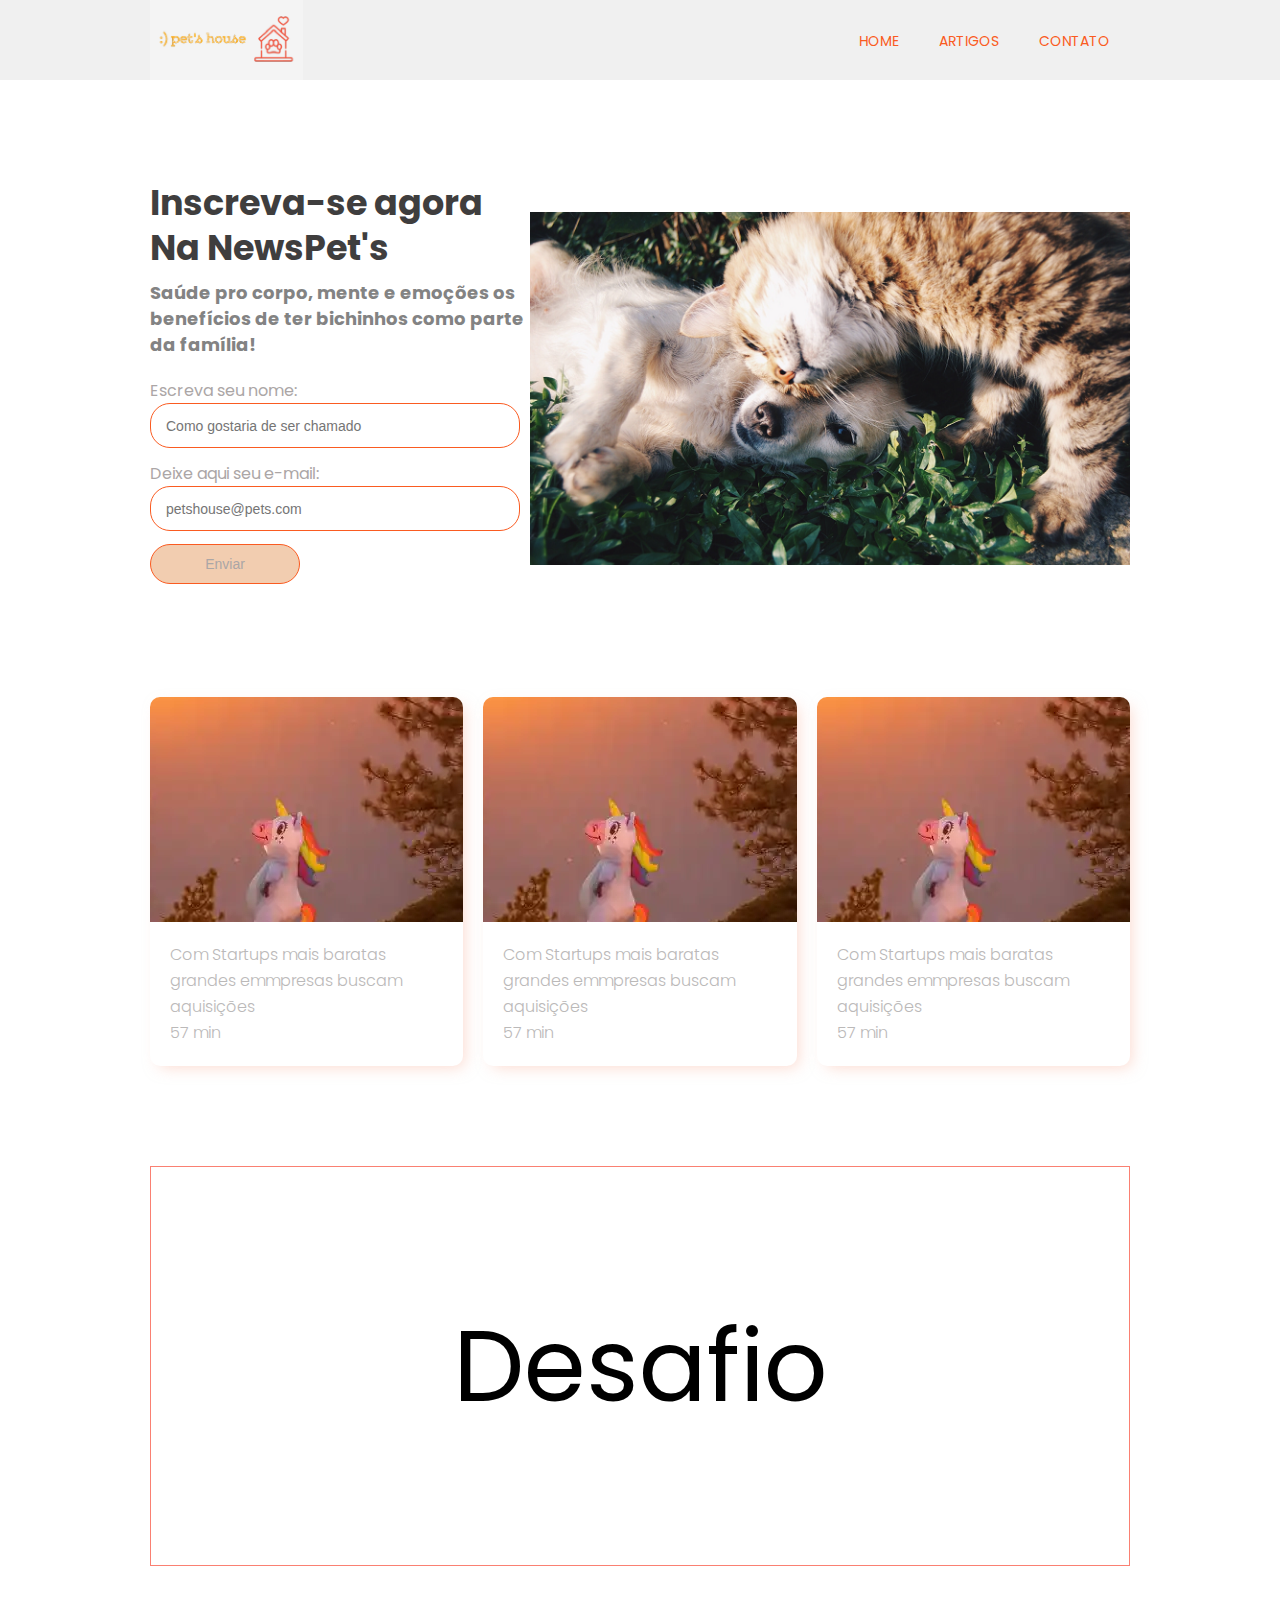
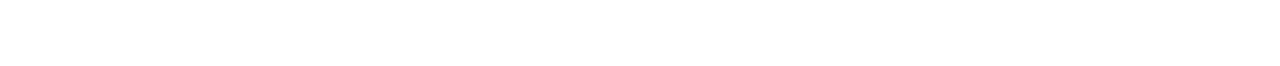
==== index.html @ c214c637 "Created article pages and altered images" ====
<!DOCTYPE html>
<html lang="pt-br">

<head>
    <meta charset="UTF-8">
    <meta http-equiv="X-UA-Compatible" content="IE=edge">
    <meta name="viewport" content="width=device-width, initial-scale=1.0">
    <title>Pet's House</title>
    <link rel="icon" type="image/x-icon" href="./images/favicon.ico">
    <link rel="stylesheet" href="./style.css" />
    <link rel="stylesheet" href="./responsive.css" />
    <link rel="preconnect" href="https://fonts.googleapis.com">
    <link rel="preconnect" href="https://fonts.gstatic.com" crossorigin>
    <link href="https://fonts.googleapis.com/css2?family=Poppins:ital,wght@0,200;0,300;0,500;0,700;1,200&display=swap"
        rel="stylesheet">
</head>

<body>
    <header>
        <div class="container">
            <img src="./images/logo.png" alt="logo" />
            <div class="menu-section">
                <div class="container-menu">
                    <input type="checkbox" id="checkbox-menu" />
                    <label class="menu-button-container" for="checkbox-menu">
                        <span></span>
                        <span></span>
                        <span></span>
                    </label>
                    <nav>
                        <ul class="menu">
                            <li>
                                <a href="#">Home</a>
                            </li>
                            <li>
                                <a href="#">Artigos</a>
                            </li>
                            <li>
                                <a href="#">Contato</a>
                            </li>
                        </ul>
                    </nav>
                </div>
            </div>
        </div>
    </header>
    <main>
        <div class="container-main">
            <div>
                <h2><span>Inscreva-se agora</span></h2>
                <h2>Na NewsPet's</h2>
                <h3>
                    Saúde pro corpo, mente e emoções os benefícios de ter bichinhos como parte da família!
                </h3>
                <form>
                    <label id="label" for="name">Escreva seu nome:</label>
                    <input type="text" name="name" id="name" placeholder="Como gostaria de ser chamado" size="28" />
                    <label id="label2" for="email">Deixe aqui seu e-mail:</label>
                    <input type="email" placeholder="petshouse@pets.com" />
                    <input type="submit" value="Enviar" />
                </form>
            </div>
            <img src="./images/foto.png" alt="gato e cachorro" />
        </div>
    </main>
    <section class="cards">
        <a href="./artigosPets/petNews2.html">
            <div class="card">
                <div class="image">
                    <img src="./images/unicornio.webp" alt="unicornio" />
                </div>
                <div class="content">
                    <p class="title text--medium">
                        Com Startups mais baratas grandes emmpresas buscam aquisições
                    </p>
                    <div class="info">
                        <p class="text--medium">57 min</p>
                    </div>
                </div>
            </div>
        </a>
        <a href="./artigosPets/petsNews.html">
            <div class="card">
                <div class="image">
                    <img src="./images/unicornio.webp" alt="unicornio" />
                </div>
                <div class="content">
                    <p class="title text--medium">
                        Com Startups mais baratas grandes emmpresas buscam aquisições
                    </p>
                    <div class="info">
                        <p class="text--medium">57 min</p>
                    </div>
                </div>
            </div>
        </a>
        <a href="./artigosPets/petsNews3.html">
            <div class="card">
                <div class="image">
                    <img src="./images/unicornio.webp" alt="unicornio" />
                </div>
                <div class="content">
                    <p class="title text--medium">
                        Com Startups mais baratas grandes emmpresas buscam aquisições
                    </p>
                    <div class="info">
                        <p class="text--medium">57 min</p>
                    </div>
                </div>
            </div>
        </a>
    </section>
    <section id="form">
        <div class="desafio">Desafio</div>
    </section>
</body>

</html>
---- style.css ----
*{
    box-sizing: border-box;
    margin: 0;
    padding: 0;
    outline: 0;
}

html,body{
    font-family: "Poppins",Verdana;
    text-rendering: optimizeLegibility;
    -webkit-font-smoothing: antialiased;
}


/*Header*/

header{
    background-color: #f0f0f0;
}

header .container{
    display: flex;
    align-items: center;
    justify-content: space-between;
    max-width: 980px;
    height: 80px;
    margin: auto;
}

header nav ul{
    display: flex;
}

header nav ul li{
    list-style: none;
}

header nav ul li a {
    text-decoration: none;
    color: rgb(250, 91, 33);
    text-transform: uppercase;
    font-size: 14px;
    padding: 20px;
    transition: all 250ms linear 0s;
}

header nav ul li a:hover{
    background: rgba(250, 180, 157, 0.5);
}

header .container img{
    height: 80px;
}

#checkbox-menu{
    display: none;
}

/*Main*/

main{
    margin-bottom: 100px;
}

main .container-main{
    display: flex;
    align-items: center;
    justify-content: space-between;
    max-width: 980px;
    margin: 100px auto 0px auto;
}

h2{
    color: rgb(63, 62, 62);
    font-size: 35px;
    line-height: 45px;
    font-weight: 500px;
}

h3{
    color: rgb(131,131,131);
    font-size: 18px;
    line-height: 26px;
    margin: 10px 0;
}

form{
    margin-top: 20px;
}

form input{
    width: 370px;
    padding-left: 15px;
    font-size: 14px;
    height: 45px;
    margin-bottom: 13px;
    border-radius: 20px;
    border: 1px solid rgb(250, 91, 33);
    
}

form [type="submit"]{
    background-color:rgb(242, 205, 176);
    color: rgb(171, 166, 166);
    width: 150px;
    padding-left: 0px;
    font: 14px;
    height: 40px;
    
   
}

form [type="submit"]:hover{
    cursor: pointer;
    background-color: rgba(242, 205, 176,0.75);
    transform: translateY(-2px);
    
   
}

#label{
    color: rgb(171, 166, 166);
    
   
}

#label2{
    color: rgb(171, 166, 166);
}

main .container-main img{
    width: 600px;
}


/*Cards*/

a{
    text-decoration: none;
}
.cards{
    width: 90%;
    max-width: 980px;
    margin: auto;
    display: grid;
    grid-template-columns: repeat(auto-fit, minmax(250px, 1fr));
    grid-gap:20px;
}

.text--medium{
    font-size: 16px;
    line-height: 26px;
    font-weight: 300;
    color: rgb(187,185,185);
}

.card{
    display: flex;
    flex-direction: column;
    cursor: pointer;
    box-shadow: 5px 5px 15px -4px rgba(250, 180, 157, 0.5);
    transition: all 0.3s ease 0s;
    border-radius: 10px;
}

.card:hover{
    transform: translateY(-7px);
}

.image{
    width: 100%;
    padding-top: 56.25%;
    overflow: hidden;
    position: relative;
    border-radius: 10px 10px 0 0;
    height: 225px;
}

.image img{
    position: absolute;
    border-radius: 10px;
    top:50%;
    left:50%;
    transform: translate(-50%,-50%);
}

.content{
    margin: 20px;
}

.title{
    margin-bottom: 0px;
}

.desafio{
    font-size: 100px;
    display: flex;
    justify-content: center;
    height: 400px;
    align-items: center;
    border: 1px solid salmon;
    margin: 100px auto;
    max-width: 980px;
}
---- responsive.css ----
@media (max-width: 1000px){
    main .container-main div{
        margin: auto;
    }

    main .container-main img{
        display: none;
    }

    h2{
        margin-left: 50px;
    }

    div h3{
        margin-left: 50px;
    }

    form{
        display: flex;
        align-items: center;
        width: 100%;
        padding-top: 30px;
        text-align: center;
        flex-direction: column;
    }
    input{
        margin: 12px;
    }
}

@media (max-width: 631px){
    .container-menu{
       display: none;
    }
}

@media (max-width: 1000px){
    .container{
        padding: 0px 20px;
    }
}

@media(max-width:630px){
    nav{
        display: none;
    }
    main .container-menu img{
        display: none;
    }
    .container-menu{
        height: 100%;
        display: flex;
        align-items: center;
        justify-content: center;
    }

    #checkbox-menu{
        position: absolute;
        opacity: 0;
    }

    #label{
    
        display: contents;
    }

    #label2{
    
        display: contents;
    }

    label{
        cursor: pointer;
        position: relative;
        display: block;
        height: 22px;
        width: 30px;
    }

    label span{
        position: absolute;
        display: block;
        height: 5px;
        width: 100%;
        background-color: rgb(234, 180, 109);
        border-radius: 30px;
        transition: 0.25s ease-in-out;
    }

    label span:nth-child(1){
        top:0;
    }

    label span:nth-child(2){
        top: 8px;
    }

    label span:nth-child(3){
        top: 16px;
    }

    #checkbox-menu:checked + label span:nth-child(1){
        transform: rotate(-45deg);
        top: 8px;
    }
    #checkbox-menu:checked + label span:nth-child(2){
        opacity: 0;
    }
    #checkbox-menu:checked + label span:nth-child(3){
        transform: rotate(45deg);
        top: 8px;
    }

}
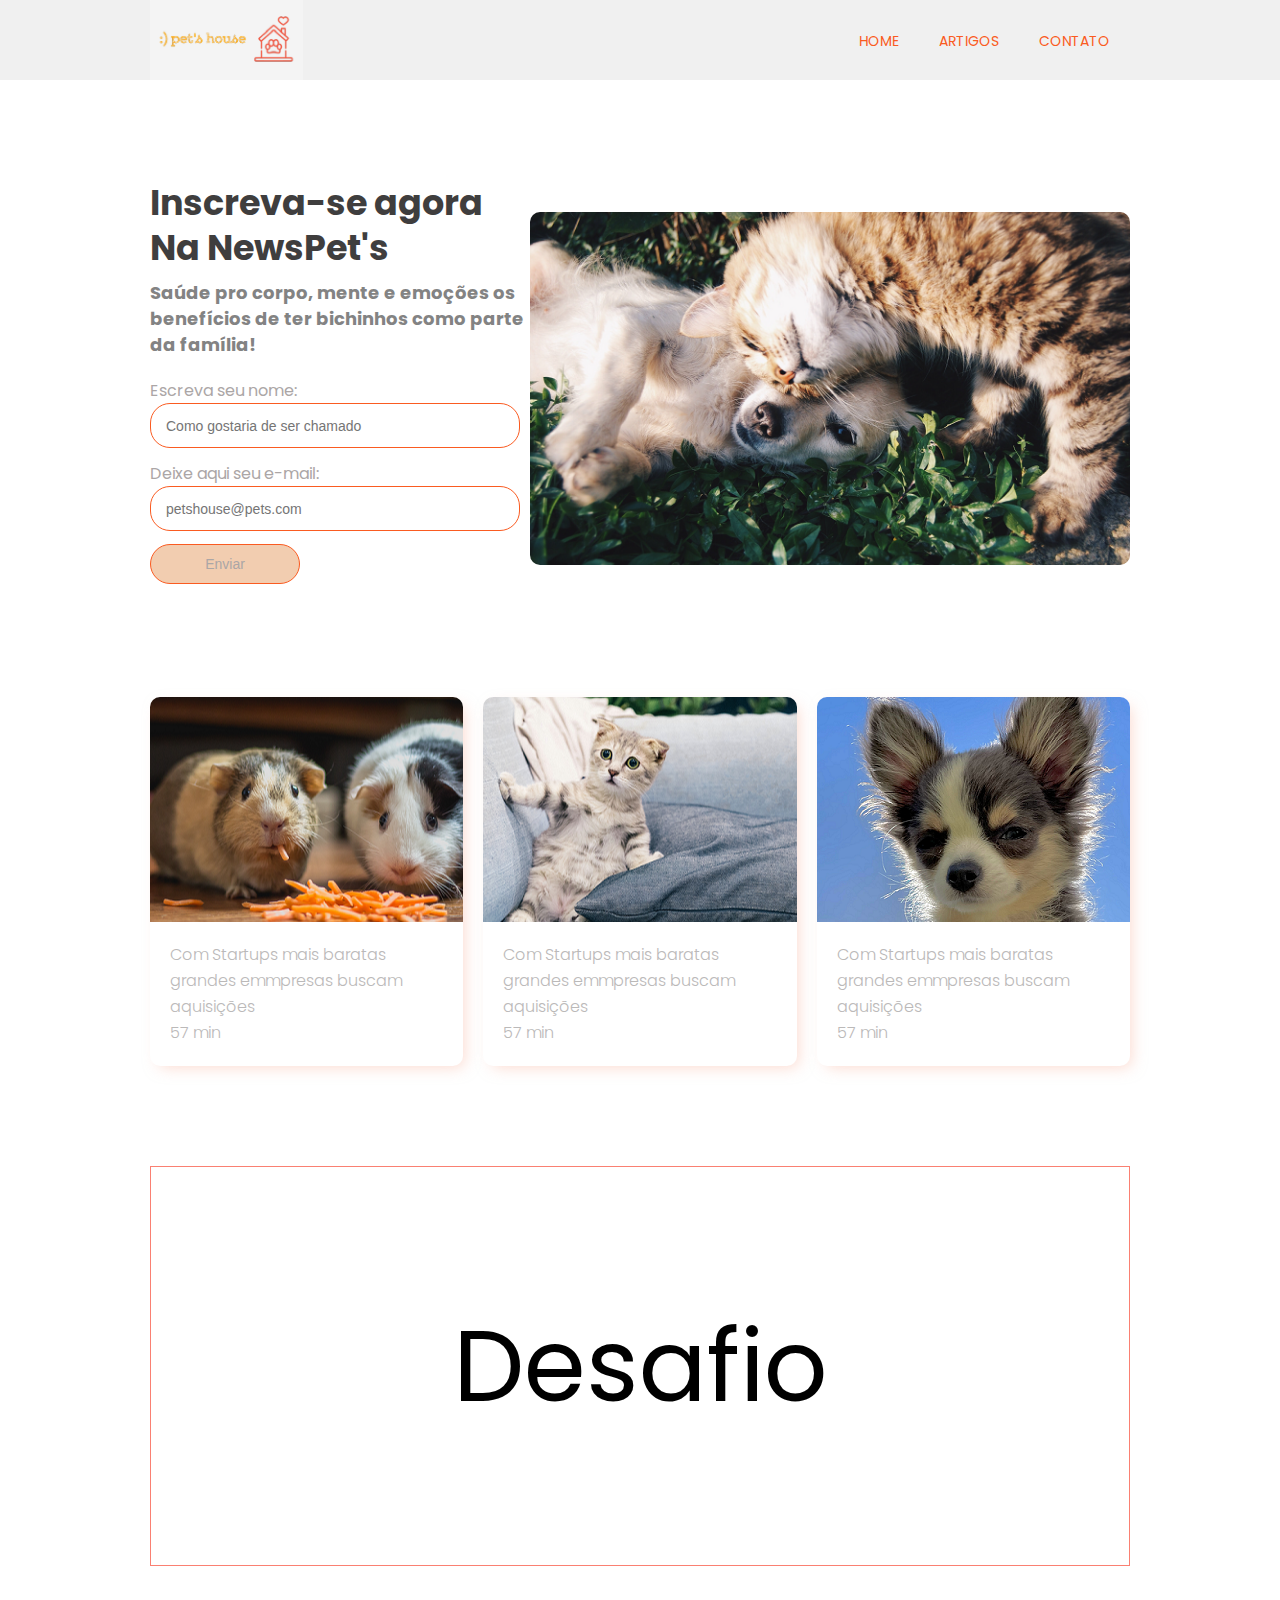
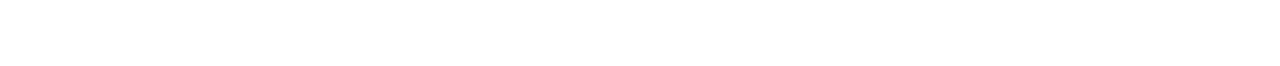
==== commit 4b218575: "Criate link of firt page" ====
--- a/index.html
+++ b/index.html
@@ -67,7 +67,7 @@
         <a href="./artigosPets/petNews2.html">
             <div class="card">
                 <div class="image">
-                    <img src="./images/unicornio.webp" alt="unicornio" />
+                    <img src="./images/oi.png" alt="unicornio" />
                 </div>
                 <div class="content">
                     <p class="title text--medium">
@@ -82,7 +82,7 @@
         <a href="./artigosPets/petsNews.html">
             <div class="card">
                 <div class="image">
-                    <img src="./images/unicornio.webp" alt="unicornio" />
+                    <img src="./images/Qisso.png" alt="unicornio" />
                 </div>
                 <div class="content">
                     <p class="title text--medium">
@@ -97,7 +97,7 @@
         <a href="./artigosPets/petsNews3.html">
             <div class="card">
                 <div class="image">
-                    <img src="./images/unicornio.webp" alt="unicornio" />
+                    <img src="./images/hyd.png" alt="unicornio" />
                 </div>
                 <div class="content">
                     <p class="title text--medium">
--- a/style.css
+++ b/style.css
@@ -130,6 +130,7 @@
 
 main .container-main img{
     width: 600px;
+    border-radius: 10px;
 }
 
 
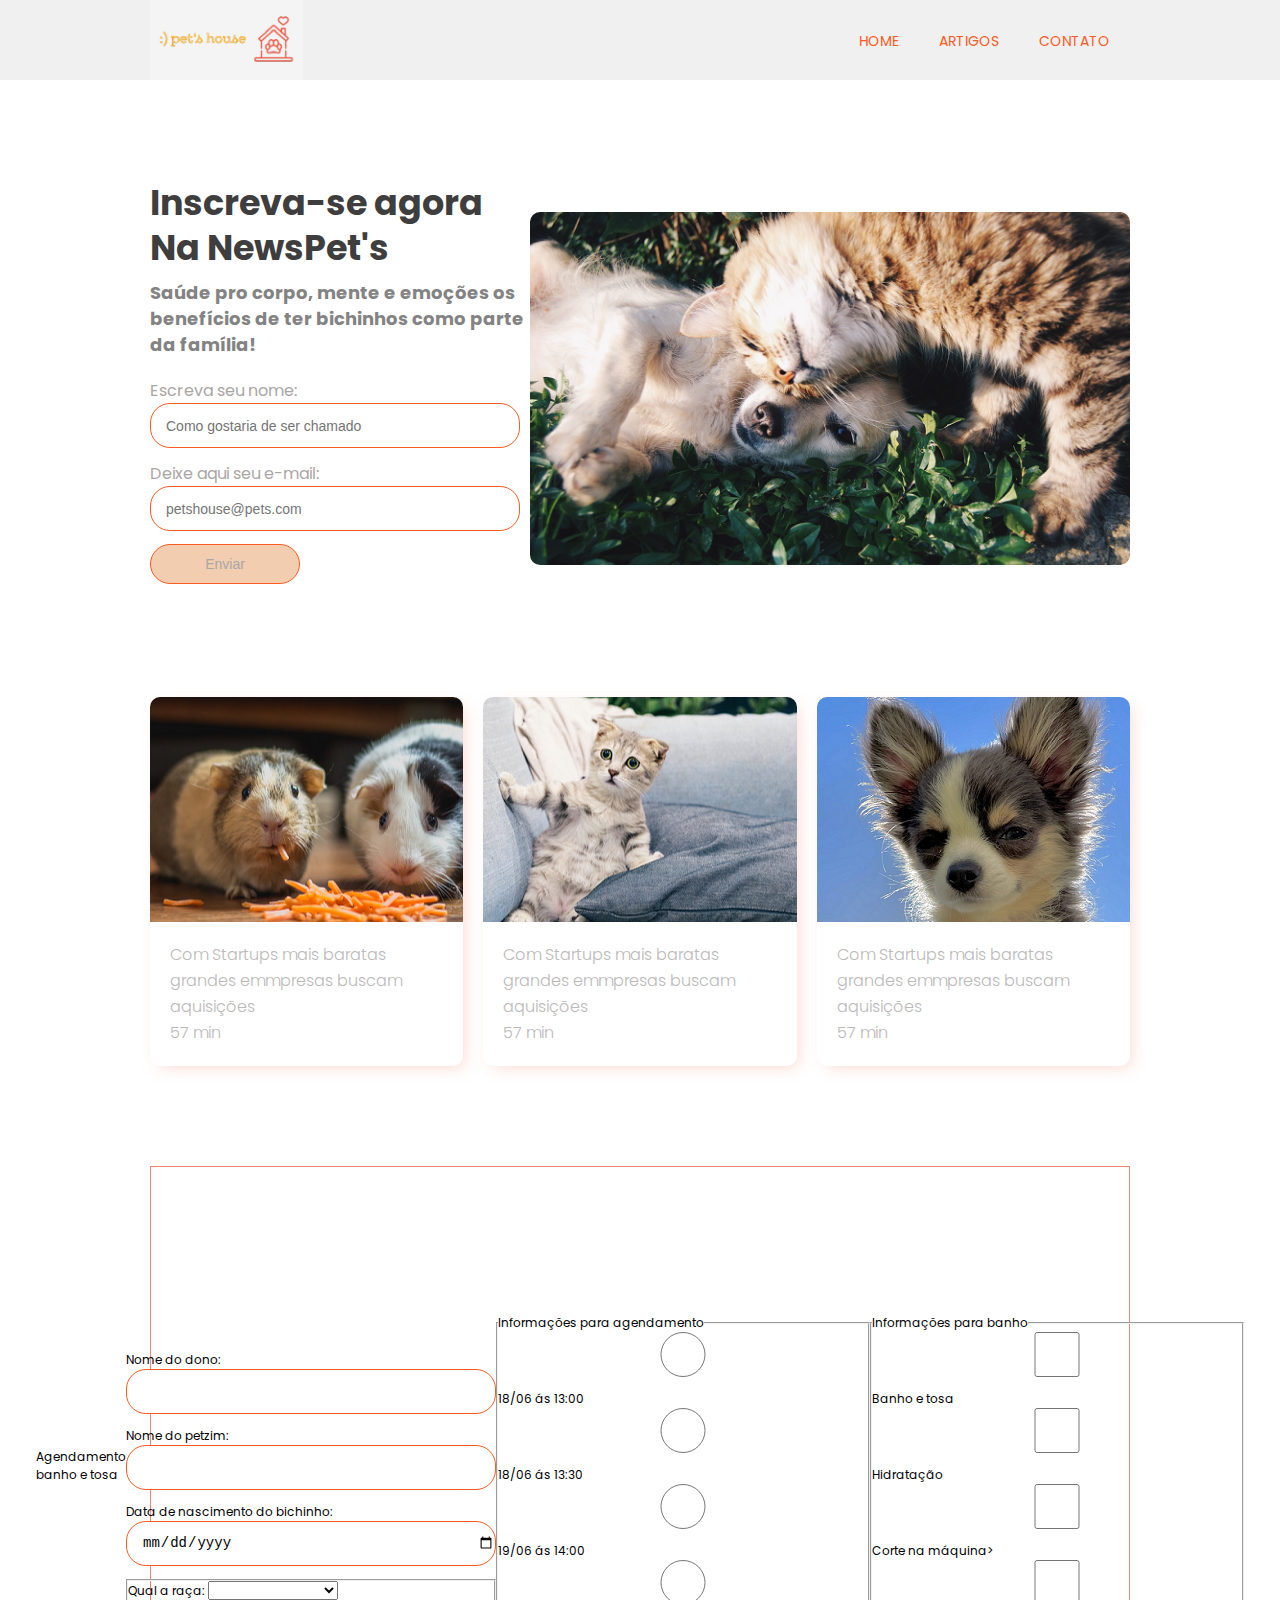
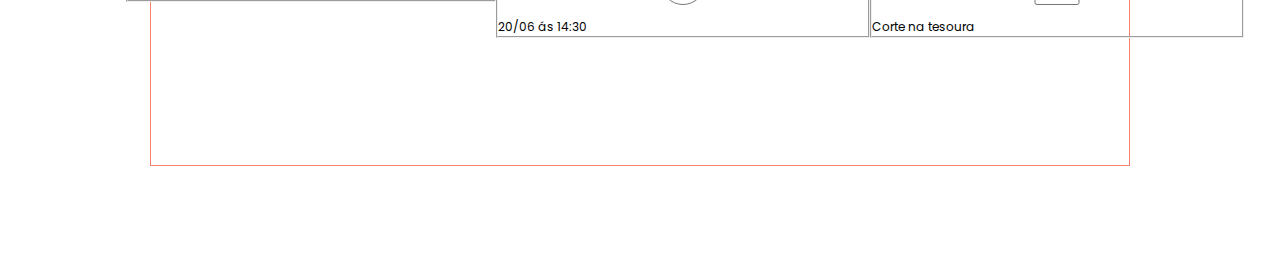
==== commit 295f283e: "Iniciate form" ====
--- a/index.html
+++ b/index.html
@@ -30,13 +30,13 @@
                     <nav>
                         <ul class="menu">
                             <li>
-                                <a href="#">Home</a>
+                                <a href="#home">Home</a>
                             </li>
                             <li>
-                                <a href="#">Artigos</a>
+                                <a href="#artigos">Artigos</a>
                             </li>
                             <li>
-                                <a href="#">Contato</a>
+                                <a href="#form">Contato</a>
                             </li>
                         </ul>
                     </nav>
@@ -44,7 +44,7 @@
             </div>
         </div>
     </header>
-    <main>
+    <main id="home">
         <div class="container-main">
             <div>
                 <h2><span>Inscreva-se agora</span></h2>
@@ -63,7 +63,7 @@
             <img src="./images/foto.png" alt="gato e cachorro" />
         </div>
     </main>
-    <section class="cards">
+    <section id="artigos" class="cards">
         <a href="./artigosPets/petNews2.html">
             <div class="card">
                 <div class="image">
@@ -111,7 +111,58 @@
         </a>
     </section>
     <section id="form">
-        <div class="desafio">Desafio</div>
+        <div class="desafio">
+            <p>Agendamento banho e tosa</p>
+            <form>
+                <label for="nameowner">Nome do dono:</label>
+                <input type="text" id="nameowner" name="nameowner">
+                <label for="name">Nome do petzim:</label>
+                <input type="text" id="name" name="name">
+                <label for="date">Data de nascimento do bichinho:</label>
+                <input type="date" id="date" name="date">
+                <fieldset>
+                    <label for="race">Qual a raça:</label>
+                    <select name="flavors" id="flavors">
+                        <option value=""></option>
+                        <option value="Buldogue">Buldogue</option>
+                        <option value="Labrador">Labrador</option>
+                        <option value="Poodle">Poodle</option>
+                        <option value="Golden">Golden</option>
+                        <option value="Pug">Pug</option>
+                        <option value="Chow-Chow">Chow-Chow</option>
+                        <option value="Sem raça definida">Sem raça definida</option>
+                        <option value="Outro">Outro</option>
+                    </select>
+                </fieldset>
+            </form>
+            <form>
+                <fieldset>
+                    <legend>Informações para agendamento</legend>
+                    <input type="radio" name="option" id="op1" value="1">
+                    <label for="op1">18/06 ás 13:00</label>
+                    <input type="radio" name="option" id="op2" value="2">
+                    <label for="op1">18/06 ás 13:30</label>
+                    <input type="radio" name="option" id="op3" value="3">
+                    <label for="op1">19/06 ás 14:00</label>
+                    <input type="radio" name="option" id="op4" value="4">
+                    <label for="op1">20/06 ás 14:30</label>
+                </fieldset>
+            </form>
+            <form>
+                <fieldset>
+                    <legend>Informações para banho</legend>
+                    <input type="checkbox" name="item1" id="item1" value="1">
+                    <label for="item1">Banho e tosa</label>
+                    <input type="checkbox" name="item2" id="item2" value="2">
+                    <label for="op1">Hidratação</label>
+                    <input type="checkbox" name="item3" id="item3" value="3">
+                    <label for="checkbox">Corte na máquina><label>
+                    <input type="checkbox" name="item4" id="item" value="4">
+                    <label for="op1">Corte na tesoura</label>
+                </fieldset>
+            </form>
+
+        </div>
     </section>
 </body>
 
--- a/style.css
+++ b/style.css
@@ -194,10 +194,10 @@
 }
 
 .desafio{
-    font-size: 100px;
+    font-size: 12px;
     display: flex;
     justify-content: center;
-    height: 400px;
+    height: 600px;
     align-items: center;
     border: 1px solid salmon;
     margin: 100px auto;
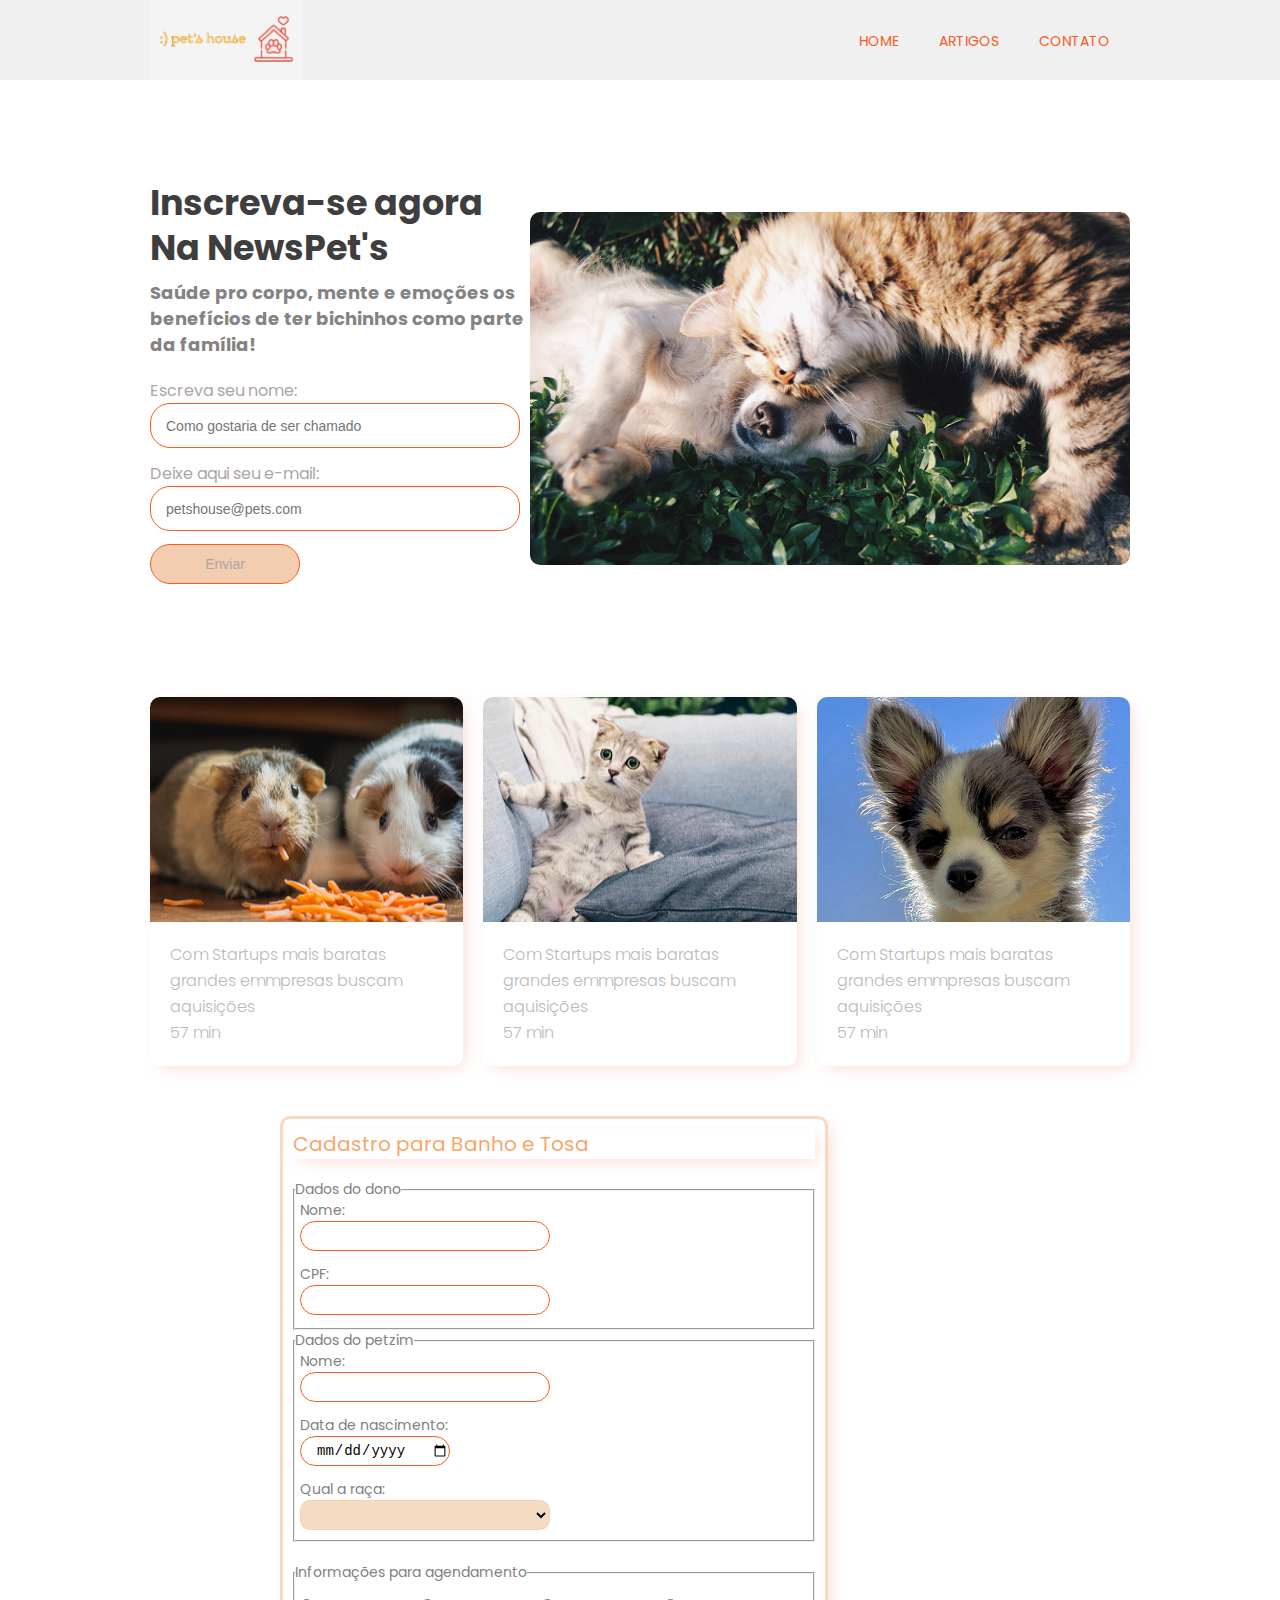
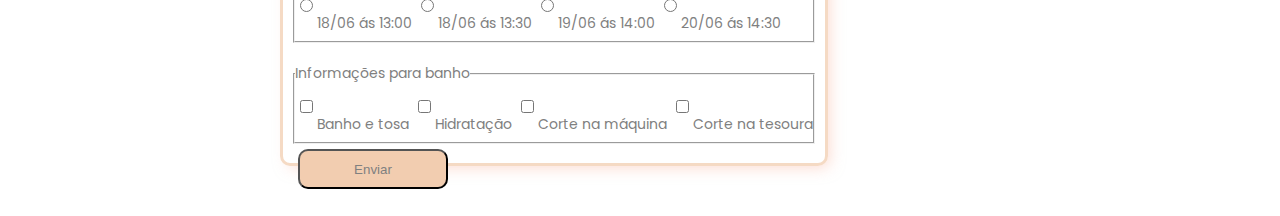
==== commit 89359ce0: "Configurate form" ====
--- a/index.html
+++ b/index.html
@@ -112,17 +112,23 @@
     </section>
     <section id="form">
         <div class="desafio">
-            <p>Agendamento banho e tosa</p>
-            <form>
-                <label for="nameowner">Nome do dono:</label>
-                <input type="text" id="nameowner" name="nameowner">
-                <label for="name">Nome do petzim:</label>
-                <input type="text" id="name" name="name">
-                <label for="date">Data de nascimento do bichinho:</label>
-                <input type="date" id="date" name="date">
+            <p>Cadastro para Banho e Tosa</p>
+            <form id="form1">
                 <fieldset>
+                    <legend>Dados do dono</legend>
+                    <label for="nameowner">Nome:</label>
+                    <input type="text" id="nameowner" name="nameowner">
+                    <label for="cpf">CPF:</label>
+                    <input type="text" id="cpf" name="cpf">
+                </fieldset>
+                <fieldset>
+                    <legend>Dados do petzim</legend>
+                    <label for="name">Nome:</label>
+                    <input type="text" id="name" name="name">
+                    <label for="date">Data de nascimento:</label>
+                    <input type="date" id="date" name="date">
                     <label for="race">Qual a raça:</label>
-                    <select name="flavors" id="flavors">
+                    <select name="race" id="race">
                         <option value=""></option>
                         <option value="Buldogue">Buldogue</option>
                         <option value="Labrador">Labrador</option>
@@ -135,7 +141,7 @@
                     </select>
                 </fieldset>
             </form>
-            <form>
+            <form id="form2">
                 <fieldset>
                     <legend>Informações para agendamento</legend>
                     <input type="radio" name="option" id="op1" value="1">
@@ -148,7 +154,7 @@
                     <label for="op1">20/06 ás 14:30</label>
                 </fieldset>
             </form>
-            <form>
+            <form id="form3">
                 <fieldset>
                     <legend>Informações para banho</legend>
                     <input type="checkbox" name="item1" id="item1" value="1">
@@ -156,12 +162,12 @@
                     <input type="checkbox" name="item2" id="item2" value="2">
                     <label for="op1">Hidratação</label>
                     <input type="checkbox" name="item3" id="item3" value="3">
-                    <label for="checkbox">Corte na máquina><label>
-                    <input type="checkbox" name="item4" id="item" value="4">
-                    <label for="op1">Corte na tesoura</label>
+                    <label for="checkbox">Corte na máquina<label>
+                            <input type="checkbox" name="item4" id="item" value="4">
+                            <label for="op1">Corte na tesoura</label>
                 </fieldset>
+                <button type="submit">Enviar</button>
             </form>
-
         </div>
     </section>
 </body>
--- a/style.css
+++ b/style.css
@@ -95,8 +95,7 @@
     height: 45px;
     margin-bottom: 13px;
     border-radius: 20px;
-    border: 1px solid rgb(250, 91, 33);
-    
+    border: 1px solid rgb(250, 91, 33);   
 }
 
 form [type="submit"]{
@@ -105,23 +104,17 @@
     width: 150px;
     padding-left: 0px;
     font: 14px;
-    height: 40px;
-    
-   
+    height: 40px; 
 }
 
 form [type="submit"]:hover{
     cursor: pointer;
     background-color: rgba(242, 205, 176,0.75);
-    transform: translateY(-2px);
-    
-   
+    transform: translateY(-2px); 
 }
 
 #label{
-    color: rgb(171, 166, 166);
-    
-   
+    color: rgb(171, 166, 166);  
 }
 
 #label2{
@@ -132,6 +125,7 @@
     width: 600px;
     border-radius: 10px;
 }
+
 
 
 /*Cards*/
@@ -194,12 +188,77 @@
 }
 
 .desafio{
-    font-size: 12px;
-    display: flex;
+    font-size: 14px;
+    color:grey;
+    display: inline-block;
     justify-content: center;
-    height: 600px;
-    align-items: center;
-    border: 1px solid salmon;
-    margin: 100px auto;
-    max-width: 980px;
+    height: 650px;
+    align-items: center;
+    border: 3px solid rgba(242, 205, 176,0.75);
+    border-radius: 10px;
+    margin: 50px 50px 50px 280px;
+    max-width: 980px;
+    box-shadow: 5px 5px 15px -4px rgba(250, 180, 157, 0.5);
+    padding: 10px 10px;
+}
+.desafio p{
+font-size: 20px;
+color: rgb(246, 167, 107);
+justify-content: center;
+box-shadow: 5px 5px 15px -4px rgba(250, 180, 157, 0.5);
+margin-left: 8  0px;
+}
+
+#form1 input{
+    width: 250px;
+    height: 30px;
+    align-items: center;
+    margin-left:5px;
+}
+
+#form1 [type="date"]{
+    width: 150px;
+    
+}
+
+#form1 select{
+    display: block;
+    border-radius: 10px;
+    border: 1px solid rgba(242, 205, 176,0.75);
+    background-color:rgba(242, 205, 176,0.75);
+    width: 250px;
+    height: 30px;
+    margin-left: 5px;
+    margin-bottom: 10px;
+}
+
+#form1 label{
+    display: block;
+    margin-left: 5px;
+}
+#form2 [type="radio"]{
+    display: inline;
+    font-size: 14px;
+    border-radius: 10px;
+    width: auto;
+    margin-left: 5px;
+}
+
+#form3 [type="checkbox"]{
+    display: inline;
+    font-size: 14px;
+    border-radius: 10px;
+    width: auto;
+    margin-left: 5px;
+}
+#form3 [type="submit"]{
+    background-color:rgb(242, 205, 176);
+    color: grey;
+    margin-top: 5px;
+    width: 150px;
+    padding-left: 0px;
+    font: 16px;
+    height: 40px;
+    border-radius: 10px;
+    margin-left: 5px;
 }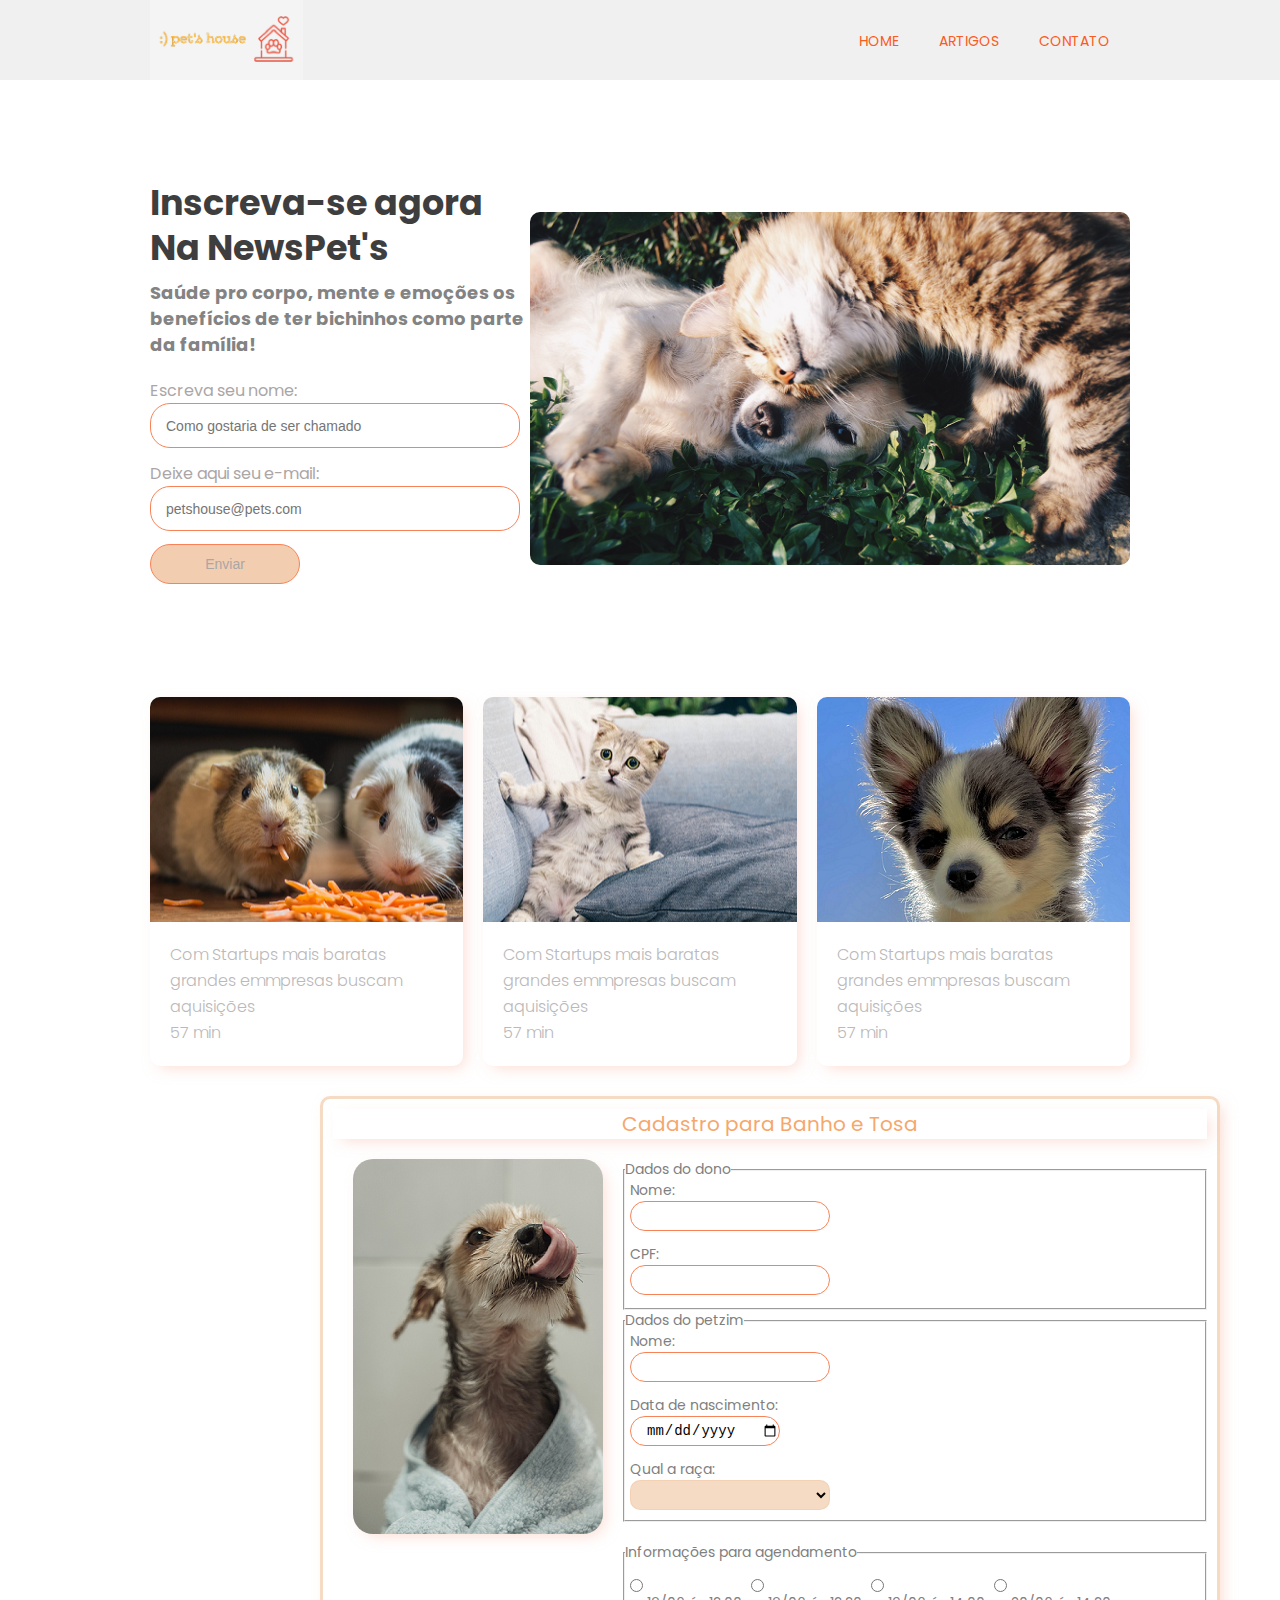
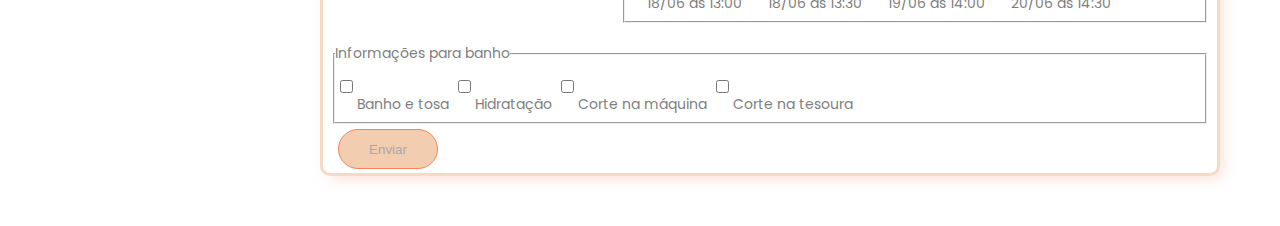
==== commit e1108fbd: "Configurate form style" ====
--- a/index.html
+++ b/index.html
@@ -113,6 +113,7 @@
     <section id="form">
         <div class="desafio">
             <p>Cadastro para Banho e Tosa</p>
+            <img src="./images/banho.png" alt="dog no banho">
             <form id="form1">
                 <fieldset>
                     <legend>Dados do dono</legend>
--- a/style.css
+++ b/style.css
@@ -95,7 +95,7 @@
     height: 45px;
     margin-bottom: 13px;
     border-radius: 20px;
-    border: 1px solid rgb(250, 91, 33);   
+    border: 1px solid rgb(249, 131, 88);   
 }
 
 form [type="submit"]{
@@ -192,25 +192,38 @@
     color:grey;
     display: inline-block;
     justify-content: center;
-    height: 650px;
+    width: 900px;
+    height: 680px;
     align-items: center;
     border: 3px solid rgba(242, 205, 176,0.75);
     border-radius: 10px;
-    margin: 50px 50px 50px 280px;
+    margin: 30px 50px 50px 320px;
     max-width: 980px;
     box-shadow: 5px 5px 15px -4px rgba(250, 180, 157, 0.5);
     padding: 10px 10px;
+    
 }
 .desafio p{
 font-size: 20px;
 color: rgb(246, 167, 107);
 justify-content: center;
 box-shadow: 5px 5px 15px -4px rgba(250, 180, 157, 0.5);
-margin-left: 8  0px;
+margin-left: 20px 20px 20px 20px;
+text-align: center;
+}
+
+.desafio img{
+    float: left;
+    margin: 20px 20px 20px 20px;
+    display: flex;
+    border-radius: 20px;
+    box-shadow: 5px 5px 15px -4px rgba(250, 180, 157, 0.5);
+    position: relative;
+    
 }
 
 #form1 input{
-    width: 250px;
+    width: 200px;
     height: 30px;
     align-items: center;
     margin-left:5px;
@@ -226,7 +239,7 @@
     border-radius: 10px;
     border: 1px solid rgba(242, 205, 176,0.75);
     background-color:rgba(242, 205, 176,0.75);
-    width: 250px;
+    width: 200px;
     height: 30px;
     margin-left: 5px;
     margin-bottom: 10px;
@@ -239,7 +252,6 @@
 #form2 [type="radio"]{
     display: inline;
     font-size: 14px;
-    border-radius: 10px;
     width: auto;
     margin-left: 5px;
 }
@@ -247,18 +259,18 @@
 #form3 [type="checkbox"]{
     display: inline;
     font-size: 14px;
-    border-radius: 10px;
     width: auto;
     margin-left: 5px;
 }
 #form3 [type="submit"]{
     background-color:rgb(242, 205, 176);
-    color: grey;
+    color: rgb(171, 166, 166);
     margin-top: 5px;
-    width: 150px;
+    width: 100px;
     padding-left: 0px;
     font: 16px;
     height: 40px;
-    border-radius: 10px;
-    margin-left: 5px;
+    border-radius: 20px;
+    margin-left: 5px;
+    border: 1px solid rgb(249, 131, 88);
 }--- a/responsive.css
+++ b/responsive.css
@@ -26,11 +26,32 @@
     input{
         margin: 12px;
     }
-}
 
-@media (max-width: 631px){
-    .container-menu{
-       display: none;
+    .desafio{ 
+        display: flex;
+        margin-left: 80px;
+        width: 70%;
+        height: 30%;
+        flex-direction: column;
+    }
+    #form1 label{
+        display: flex;
+        margin-left: 10px;
+        align-items: center;
+    }
+    #form1 select{
+        margin-top: 20px;
+
+    }
+    
+    #form2 label{
+        display: inline;
+        margin-top: 0px;
+    }
+    }
+
+    #form3 label{
+        display: inline;
     }
 }
 
@@ -41,40 +62,60 @@
 }
 
 @media(max-width:630px){
-    nav{
-        display: none;
+    .menu-button-container {
+        display: flex
     }
+
+    .menu {
+        position: absolute;
+        margin-top: 30px;
+        flex-direction: column;
+        width: 100vw;
+        justify-content: center;
+        align-items: center;
+        left: 100%;
+        transform: translateX(100vw);
+        transition: 0.5s ease transform;
+    }
+    
+/*menu índice*/
+    .menu>li{
+        display: flex;
+        justify-content: center;
+        margin: 0px;
+        padding: 0px;
+        width: 100%;
+        color: #f0f0f0;
+        background-color:  rgb(242, 205, 176);
+        border-radius: 5px;
+    }
+   
+   .menu>li:not(:last-child){
+     border-bottom: 1px solid #f0f0f0;
+   }
+
+   .mennu li a {
+        flex: 1;
+        text-align: center;
+   }
+ 
     main .container-menu img{
         display: none;
     }
-    .container-menu{
-        height: 100%;
-        display: flex;
-        align-items: center;
-        justify-content: center;
-    }
-
-    #checkbox-menu{
-        position: absolute;
-        opacity: 0;
-    }
-
-    #label{
     
-        display: contents;
-    }
-
-    #label2{
-    
-        display: contents;
-    }
-
     label{
         cursor: pointer;
         position: relative;
         display: block;
         height: 22px;
         width: 30px;
+    }
+
+    #label{
+        display: contents;
+    }
+    #label2{
+        display: contents;
     }
 
     label span{
@@ -110,5 +151,12 @@
         transform: rotate(45deg);
         top: 8px;
     }
+    nav.menu{
+        width: 100%;
+    }
 
-}
+    #checkbox-menu:checked~nav .menu {
+        transform: translateX(-100vw);
+        transition: 0.5s ease transform;
+    }
+}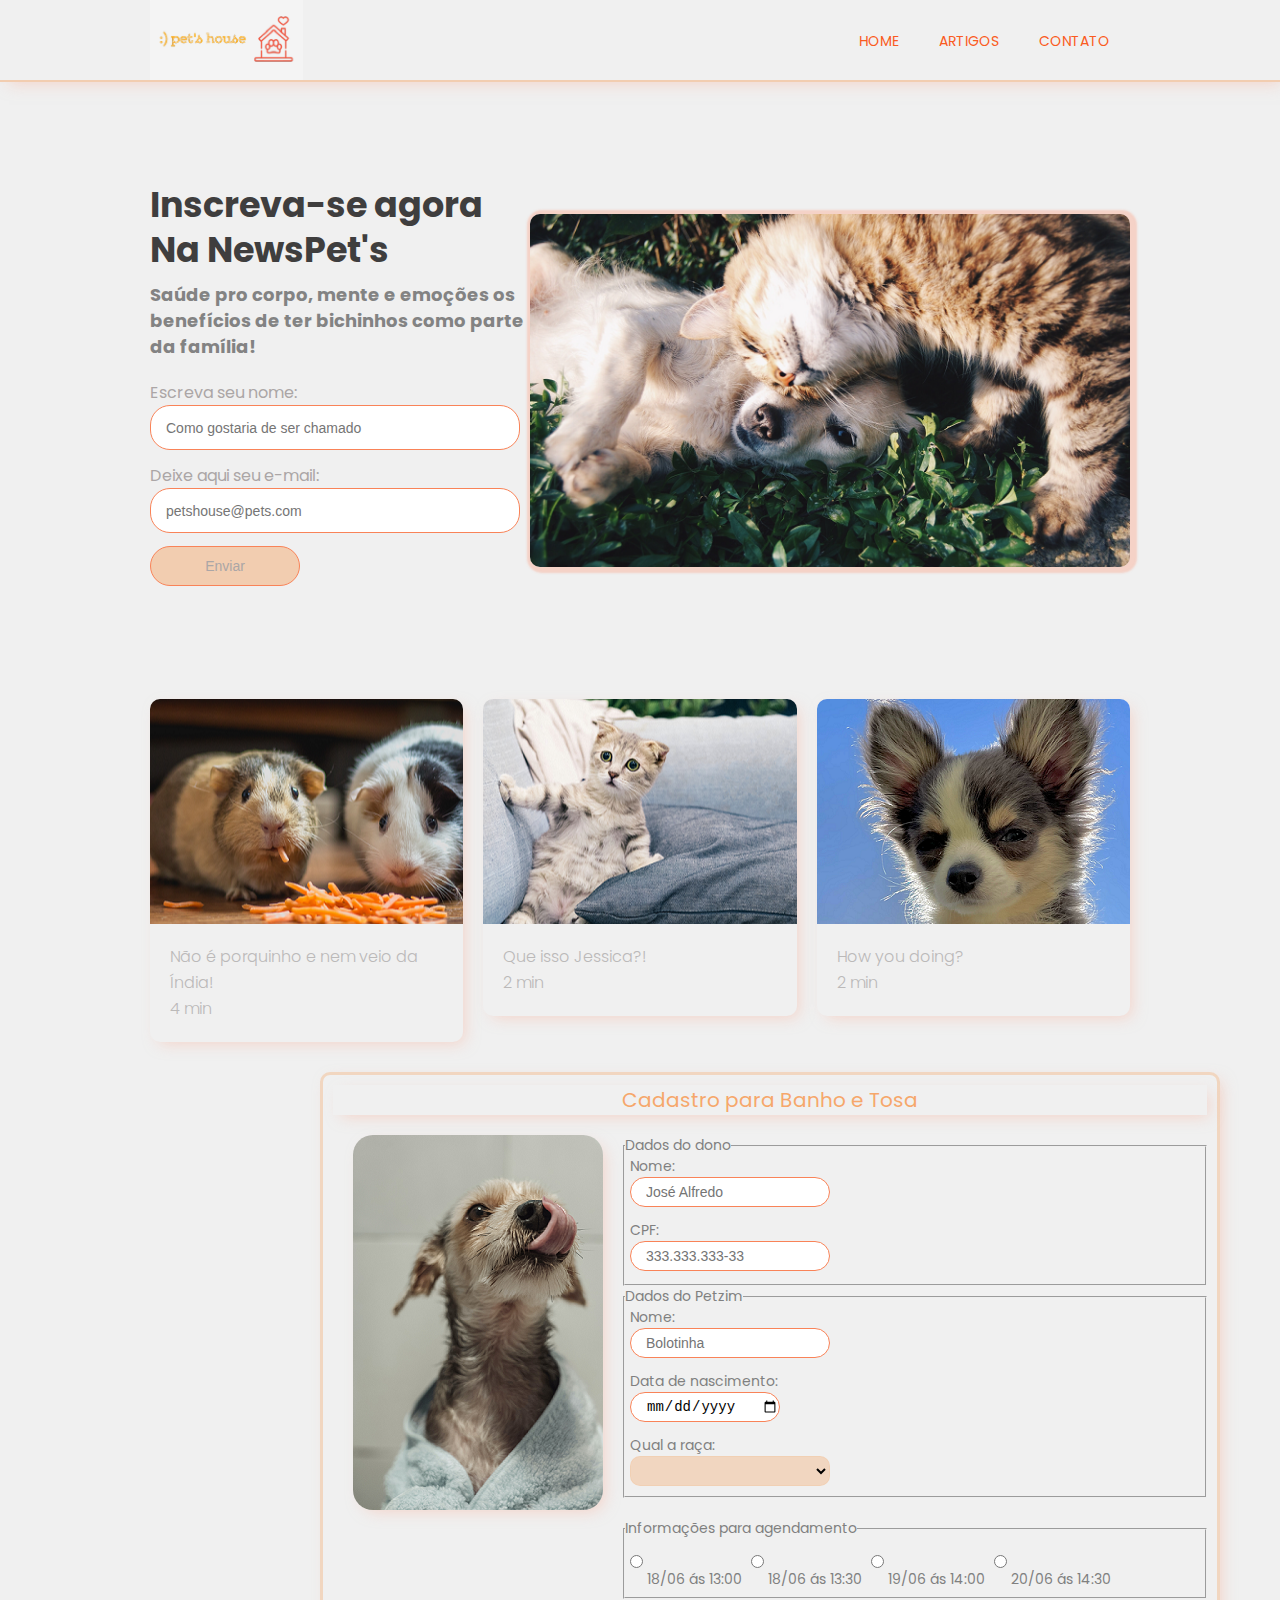
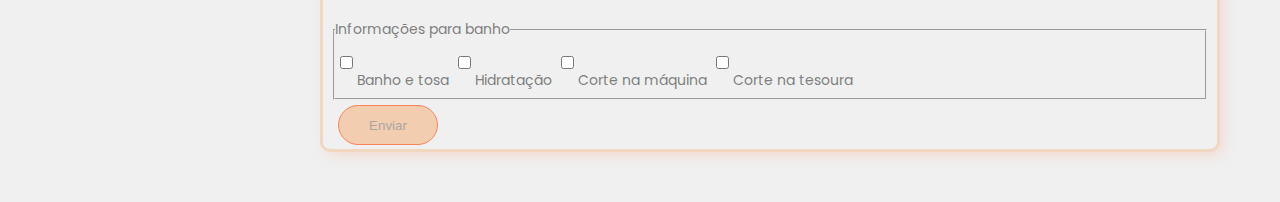
==== commit fa039163: "Atualization of style" ====
--- a/index.html
+++ b/index.html
@@ -67,14 +67,14 @@
         <a href="./artigosPets/petNews2.html">
             <div class="card">
                 <div class="image">
-                    <img src="./images/oi.png" alt="unicornio" />
+                    <img src="./images/oi.png" alt="dois porquinhos da india comendo cenoura" />
                 </div>
                 <div class="content">
                     <p class="title text--medium">
-                        Com Startups mais baratas grandes emmpresas buscam aquisições
+                        Não é porquinho e nem veio da Índia!
                     </p>
                     <div class="info">
-                        <p class="text--medium">57 min</p>
+                        <p class="text--medium">4 min</p>
                     </div>
                 </div>
             </div>
@@ -82,14 +82,14 @@
         <a href="./artigosPets/petsNews.html">
             <div class="card">
                 <div class="image">
-                    <img src="./images/Qisso.png" alt="unicornio" />
+                    <img src="./images/Qisso.png" alt="gatinho assustado" />
                 </div>
                 <div class="content">
                     <p class="title text--medium">
-                        Com Startups mais baratas grandes emmpresas buscam aquisições
+                        Que isso Jessica?!
                     </p>
                     <div class="info">
-                        <p class="text--medium">57 min</p>
+                        <p class="text--medium">2 min</p>
                     </div>
                 </div>
             </div>
@@ -97,14 +97,14 @@
         <a href="./artigosPets/petsNews3.html">
             <div class="card">
                 <div class="image">
-                    <img src="./images/hyd.png" alt="unicornio" />
+                    <img src="./images/hyd.png" alt="cachorrinho charmoso" />
                 </div>
                 <div class="content">
                     <p class="title text--medium">
-                        Com Startups mais baratas grandes emmpresas buscam aquisições
+                        How you doing?
                     </p>
                     <div class="info">
-                        <p class="text--medium">57 min</p>
+                        <p class="text--medium">2 min</p>
                     </div>
                 </div>
             </div>
@@ -118,14 +118,14 @@
                 <fieldset>
                     <legend>Dados do dono</legend>
                     <label for="nameowner">Nome:</label>
-                    <input type="text" id="nameowner" name="nameowner">
+                    <input type="text" id="nameowner" name="nameowner" placeholder="José Alfredo">
                     <label for="cpf">CPF:</label>
-                    <input type="text" id="cpf" name="cpf">
+                    <input type="text" id="cpf" name="cpf" placeholder="333.333.333-33">
                 </fieldset>
                 <fieldset>
-                    <legend>Dados do petzim</legend>
+                    <legend>Dados do Petzim</legend>
                     <label for="name">Nome:</label>
-                    <input type="text" id="name" name="name">
+                    <input type="text" id="name" name="name" placeholder="Bolotinha">
                     <label for="date">Data de nascimento:</label>
                     <input type="date" id="date" name="date">
                     <label for="race">Qual a raça:</label>
--- a/style.css
+++ b/style.css
@@ -9,13 +9,16 @@
     font-family: "Poppins",Verdana;
     text-rendering: optimizeLegibility;
     -webkit-font-smoothing: antialiased;
-}
-
+    background-color: #f0f0f0;
+}
 
 /*Header*/
 
 header{
     background-color: #f0f0f0;
+    border-bottom: 2px solid rgb(242, 205, 176);
+    box-shadow: 5px 5px 15px -4px rgba(250, 180, 157, 0.5);
+
 }
 
 header .container{
@@ -68,6 +71,7 @@
     justify-content: space-between;
     max-width: 980px;
     margin: 100px auto 0px auto;
+
 }
 
 h2{
@@ -124,6 +128,11 @@
 main .container-main img{
     width: 600px;
     border-radius: 10px;
+    transition: all 0.3s ease 0s;
+    box-shadow: 2px 1px 2px 5px rgba(250, 180, 157, 0.5);
+}
+.container-main img:hover{
+    transform: translatey(-10px);
 }
 
 
@@ -140,6 +149,7 @@
     display: grid;
     grid-template-columns: repeat(auto-fit, minmax(250px, 1fr));
     grid-gap:20px;
+    background-color: #f0f0f0;
 }
 
 .text--medium{
@@ -219,7 +229,11 @@
     border-radius: 20px;
     box-shadow: 5px 5px 15px -4px rgba(250, 180, 157, 0.5);
     position: relative;
-    
+    transition: all 0.3s ease 0s; 
+}
+
+.desafio img:hover{
+        transform: translateY(-7px);
 }
 
 #form1 input{
--- a/responsive.css
+++ b/responsive.css
@@ -36,24 +36,25 @@
     }
     #form1 label{
         display: flex;
-        margin-left: 10px;
-        align-items: center;
+        align-items: left;
+        width: 90px;
     }
-    #form1 select{
-        margin-top: 20px;
 
+    #form1 [type="date"]{
+       margin-top: 30px;
+    }
+       
     }
     
     #form2 label{
         display: inline;
         margin-top: 0px;
     }
-    }
+
 
     #form3 label{
         display: inline;
     }
-}
 
 @media (max-width: 1000px){
     .container{
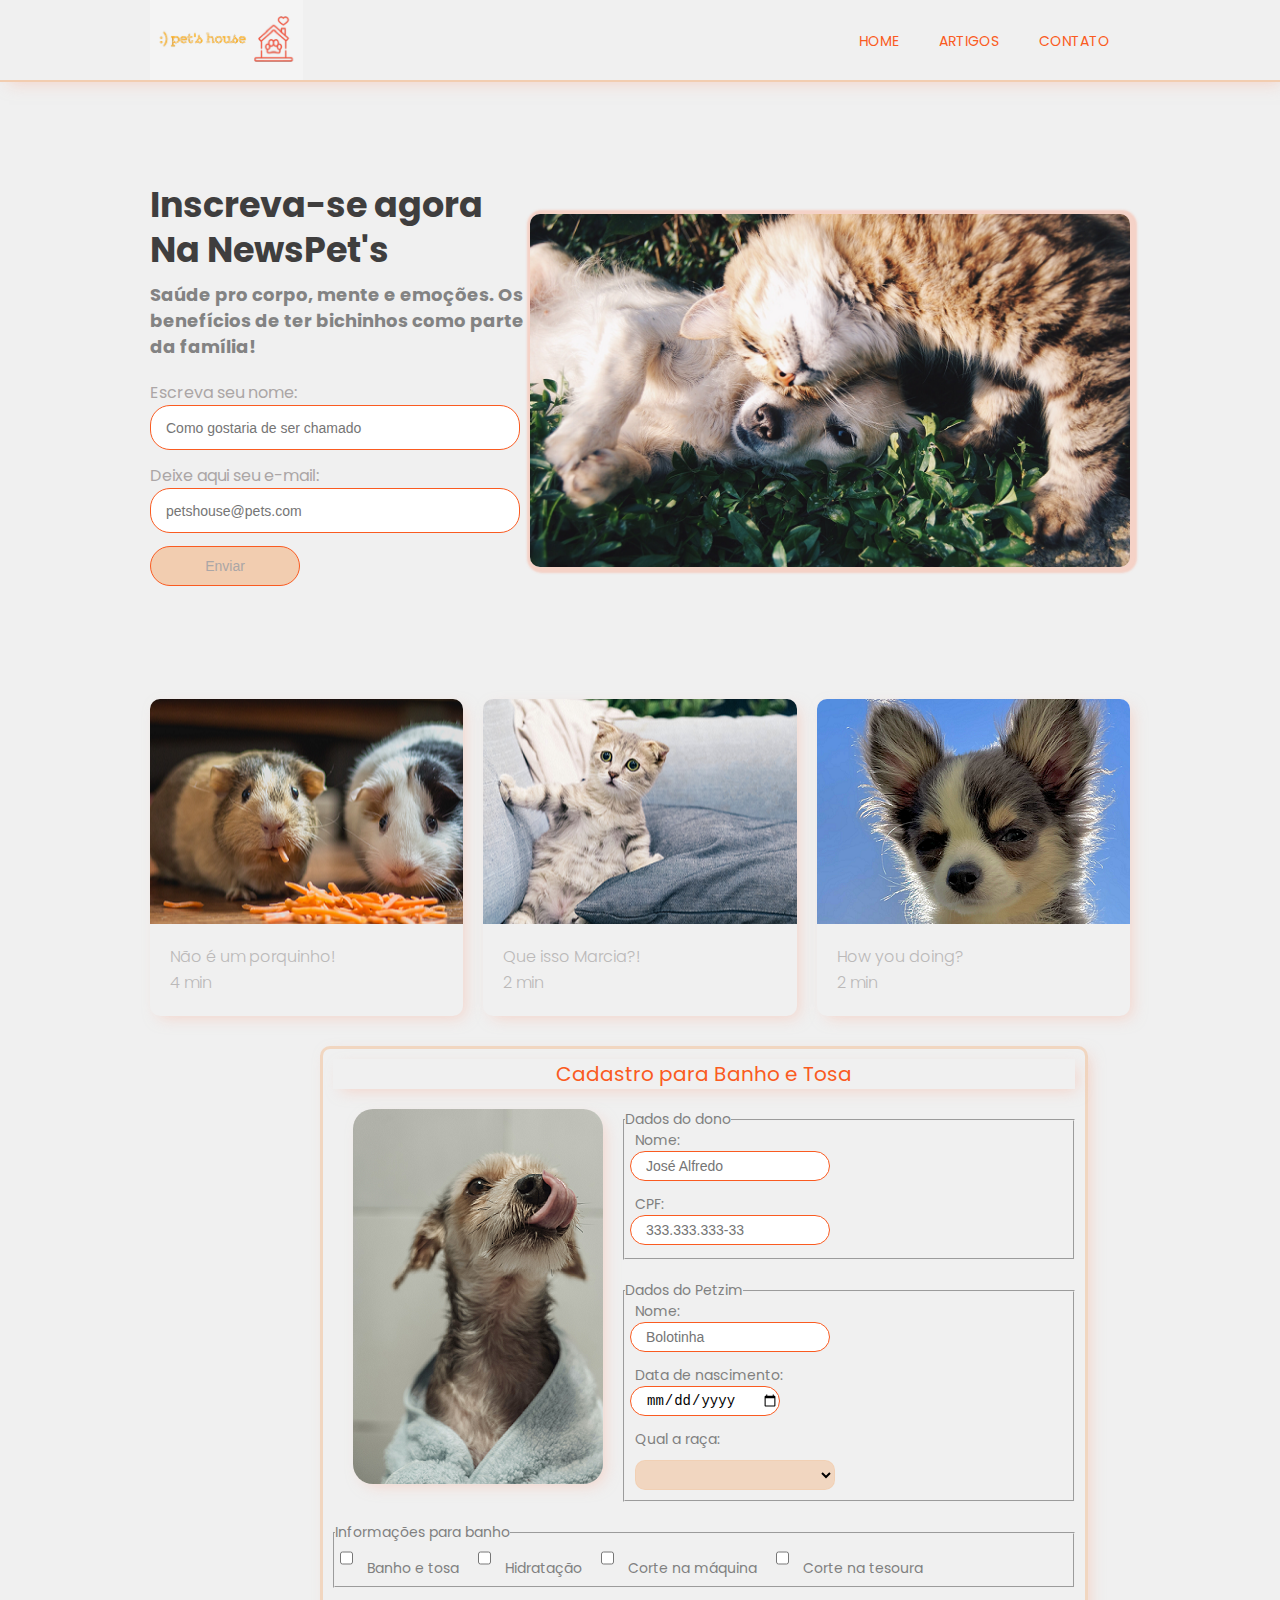
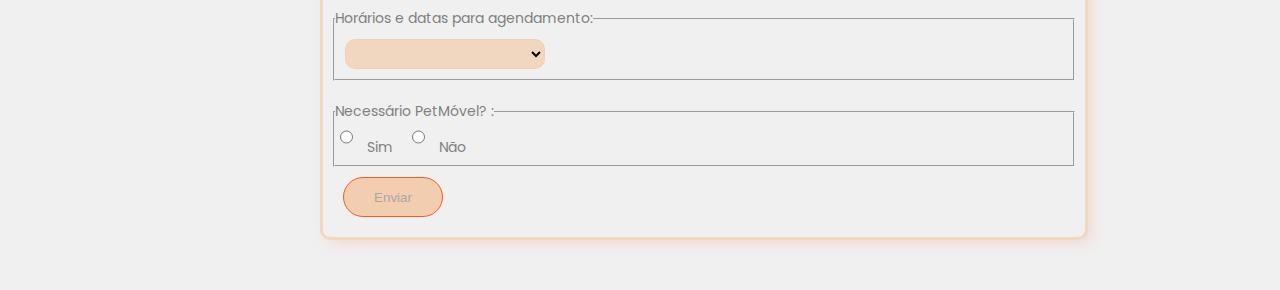
==== commit 6938b53f: "Change for the structure and style" ====
--- a/index.html
+++ b/index.html
@@ -50,7 +50,7 @@
                 <h2><span>Inscreva-se agora</span></h2>
                 <h2>Na NewsPet's</h2>
                 <h3>
-                    Saúde pro corpo, mente e emoções os benefícios de ter bichinhos como parte da família!
+                    Saúde pro corpo, mente e emoções. Os benefícios de ter bichinhos como parte da família!
                 </h3>
                 <form>
                     <label id="label" for="name">Escreva seu nome:</label>
@@ -71,7 +71,7 @@
                 </div>
                 <div class="content">
                     <p class="title text--medium">
-                        Não é porquinho e nem veio da Índia!
+                        Não é um porquinho!
                     </p>
                     <div class="info">
                         <p class="text--medium">4 min</p>
@@ -86,7 +86,7 @@
                 </div>
                 <div class="content">
                     <p class="title text--medium">
-                        Que isso Jessica?!
+                        Que isso Marcia?!
                     </p>
                     <div class="info">
                         <p class="text--medium">2 min</p>
@@ -114,62 +114,87 @@
         <div class="desafio">
             <p>Cadastro para Banho e Tosa</p>
             <img src="./images/banho.png" alt="dog no banho">
-            <form id="form1">
-                <fieldset>
-                    <legend>Dados do dono</legend>
-                    <label for="nameowner">Nome:</label>
-                    <input type="text" id="nameowner" name="nameowner" placeholder="José Alfredo">
-                    <label for="cpf">CPF:</label>
-                    <input type="text" id="cpf" name="cpf" placeholder="333.333.333-33">
-                </fieldset>
-                <fieldset>
-                    <legend>Dados do Petzim</legend>
-                    <label for="name">Nome:</label>
-                    <input type="text" id="name" name="name" placeholder="Bolotinha">
-                    <label for="date">Data de nascimento:</label>
-                    <input type="date" id="date" name="date">
-                    <label for="race">Qual a raça:</label>
-                    <select name="race" id="race">
-                        <option value=""></option>
-                        <option value="Buldogue">Buldogue</option>
-                        <option value="Labrador">Labrador</option>
-                        <option value="Poodle">Poodle</option>
-                        <option value="Golden">Golden</option>
-                        <option value="Pug">Pug</option>
-                        <option value="Chow-Chow">Chow-Chow</option>
-                        <option value="Sem raça definida">Sem raça definida</option>
-                        <option value="Outro">Outro</option>
-                    </select>
-                </fieldset>
-            </form>
-            <form id="form2">
-                <fieldset>
-                    <legend>Informações para agendamento</legend>
-                    <input type="radio" name="option" id="op1" value="1">
-                    <label for="op1">18/06 ás 13:00</label>
-                    <input type="radio" name="option" id="op2" value="2">
-                    <label for="op1">18/06 ás 13:30</label>
-                    <input type="radio" name="option" id="op3" value="3">
-                    <label for="op1">19/06 ás 14:00</label>
-                    <input type="radio" name="option" id="op4" value="4">
-                    <label for="op1">20/06 ás 14:30</label>
-                </fieldset>
-            </form>
-            <form id="form3">
-                <fieldset>
-                    <legend>Informações para banho</legend>
-                    <input type="checkbox" name="item1" id="item1" value="1">
-                    <label for="item1">Banho e tosa</label>
-                    <input type="checkbox" name="item2" id="item2" value="2">
-                    <label for="op1">Hidratação</label>
-                    <input type="checkbox" name="item3" id="item3" value="3">
-                    <label for="checkbox">Corte na máquina<label>
-                            <input type="checkbox" name="item4" id="item" value="4">
-                            <label for="op1">Corte na tesoura</label>
-                </fieldset>
+            <div>
+                <div>
+                    <form>
+                        <fieldset>
+                            <legend>Dados do dono</legend>
+                            <label for="nameowner">Nome:</label>
+                            <input type="text" id="nameowner" name="nameowner" placeholder="José Alfredo">
+                            <label for="cpf">CPF:</label>
+                            <input type="text" id="cpf" name="cpf" placeholder="333.333.333-33">
+                        </fieldset>
+                    </form>
+                </div>
+                <div>
+                    <form>
+                        <fieldset>
+                            <legend>Dados do Petzim</legend>
+                            <label for="iname">Nome:</label>
+                            <input type="text" id="iname" name="name" placeholder="Bolotinha">
+                            <label for="date">Data de nascimento:</label>
+                            <input type="date" id="date" name="date">
+                            <label for="race">Qual a raça:</label>
+                            <select name="race" id="race">
+                                <option value=""></option>
+                                <option value="Buldogue">Buldogue</option>
+                                <option value="Labrador">Labrador</option>
+                                <option value="Poodle">Poodle</option>
+                                <option value="Golden">Golden</option>
+                                <option value="Pug">Pug</option>
+                                <option value="Chow-Chow">Chow-Chow</option>
+                                <option value="Sem raça definida">Sem raça definida</option>
+                                <option value="Outro">Outro</option>
+                            </select>
+                        </fieldset>
+                    </form>
+                </div>
+                <div>
+                    <form>
+                        <fieldset>
+                            <legend>Informações para banho</legend>
+                            <input type="checkbox" name="item1" id="item1" value="1">
+                            <label for="item1">Banho e tosa</label>
+                            <input type="checkbox" name="item2" id="item2" value="2">
+                            <label for="item2">Hidratação</label>
+                            <input type="checkbox" name="item3" id="item3" value="3">
+                            <label for="item3">Corte na máquina</label>
+                            <input type="checkbox" name="item4" id="item4" value="4">
+                            <label for="item4">Corte na tesoura</label>
+                        </fieldset>
+                    </form>
+                </div>
+                <div>
+                    <form>
+                        <fieldset>
+                            <legend>Horários e datas para agendamento:</legend>
+                            <select name="agendamento" id="agendamento">
+                                <option value=""></option>
+                                <option value="18/06 - 10:00hs">18/06 - 10:00hs</option>
+                                <option value="18/06 - 11:30hs">18/06 - 11:30hs</option>
+                                <option value="20/06 - 13:30hs">20/06 - 13:30hs</option>
+                                <option value="20/06 - 14:30hs">20/06 - 14:30hs</option>
+                                <option value="21/06 - 09:30hs">21/06 - 09:30hs</option>
+                                <option value="21/06 - 10:30hs">21/06 - 10:30hs</option>
+                                <option value="22/06 - 08:30hs">22/06 - 08:30hs</option>
+                                <option value="22/06 - 09:30hs">22/06 - 09:30hs</option>
+                            </select>
+                        </fieldset>
+                    </form>
+                </div>
+                <div>
+                    <form>
+                        <fieldset>
+                            <legend>Necessário PetMóvel? :</legend>
+                            <input type="radio" name="option" id="op1" value="1">
+                            <label for="op1">Sim</label>
+                            <input type="radio" name="option" id="op2" value="2">
+                            <label for="op2">Não</label>
+                        </fieldset>
+                    </form>
+                </div>
                 <button type="submit">Enviar</button>
-            </form>
-        </div>
+            </div>
     </section>
 </body>
 
--- a/style.css
+++ b/style.css
@@ -99,7 +99,7 @@
     height: 45px;
     margin-bottom: 13px;
     border-radius: 20px;
-    border: 1px solid rgb(249, 131, 88);   
+    border: 1px solid rgb(250, 91, 33);   
 }
 
 form [type="submit"]{
@@ -202,9 +202,7 @@
     color:grey;
     display: inline-block;
     justify-content: center;
-    width: 900px;
-    height: 680px;
-    align-items: center;
+    width: 60%;
     border: 3px solid rgba(242, 205, 176,0.75);
     border-radius: 10px;
     margin: 30px 50px 50px 320px;
@@ -215,7 +213,7 @@
 }
 .desafio p{
 font-size: 20px;
-color: rgb(246, 167, 107);
+color: rgb(250, 91, 33);
 justify-content: center;
 box-shadow: 5px 5px 15px -4px rgba(250, 180, 157, 0.5);
 margin-left: 20px 20px 20px 20px;
@@ -236,55 +234,63 @@
         transform: translateY(-7px);
 }
 
-#form1 input{
-    width: 200px;
-    height: 30px;
-    align-items: center;
-    margin-left:5px;
-}
-
-#form1 [type="date"]{
-    width: 150px;
-    
-}
-
-#form1 select{
+#form select{
     display: block;
     border-radius: 10px;
     border: 1px solid rgba(242, 205, 176,0.75);
     background-color:rgba(242, 205, 176,0.75);
     width: 200px;
     height: 30px;
+    margin: 10px;
+}
+
+#form input{
+    display: block;
+    width: 200px;
+    height: 30px;
+    align-items: center;
     margin-left: 5px;
-    margin-bottom: 10px;
-}
-
-#form1 label{
-    display: block;
-    margin-left: 5px;
-}
-#form2 [type="radio"]{
+}
+
+#form [type="date"]{
+    width: 150px;
+    
+}
+
+#form label{
+    display: inline;
+    align-items: left;
+    margin: 10px;
+  
+}
+
+#form [type="radio"]{
     display: inline;
     font-size: 14px;
     width: auto;
     margin-left: 5px;
 }
 
-#form3 [type="checkbox"]{
+#form [type="checkbox"]{
     display: inline;
     font-size: 14px;
     width: auto;
-    margin-left: 5px;
-}
-#form3 [type="submit"]{
+   
+}
+#form [type="submit"]{
     background-color:rgb(242, 205, 176);
     color: rgb(171, 166, 166);
-    margin-top: 5px;
+    margin: 10px;
     width: 100px;
     padding-left: 0px;
     font: 16px;
     height: 40px;
     border-radius: 20px;
-    margin-left: 5px;
-    border: 1px solid rgb(249, 131, 88);
+    border: 1px solid rgb(250, 91, 33);
+}
+
+#form [type="submit"]:hover{
+    cursor: pointer;
+    background-color: rgba(242, 205, 176,0.75);
+    transform: translateY(-2px);
 }--- a/responsive.css
+++ b/responsive.css
@@ -34,28 +34,7 @@
         height: 30%;
         flex-direction: column;
     }
-    #form1 label{
-        display: flex;
-        align-items: left;
-        width: 90px;
-    }
-
-    #form1 [type="date"]{
-       margin-top: 30px;
-    }
-       
-    }
-    
-    #form2 label{
-        display: inline;
-        margin-top: 0px;
-    }
-
-
-    #form3 label{
-        display: inline;
-    }
-
+   
 @media (max-width: 1000px){
     .container{
         padding: 0px 20px;
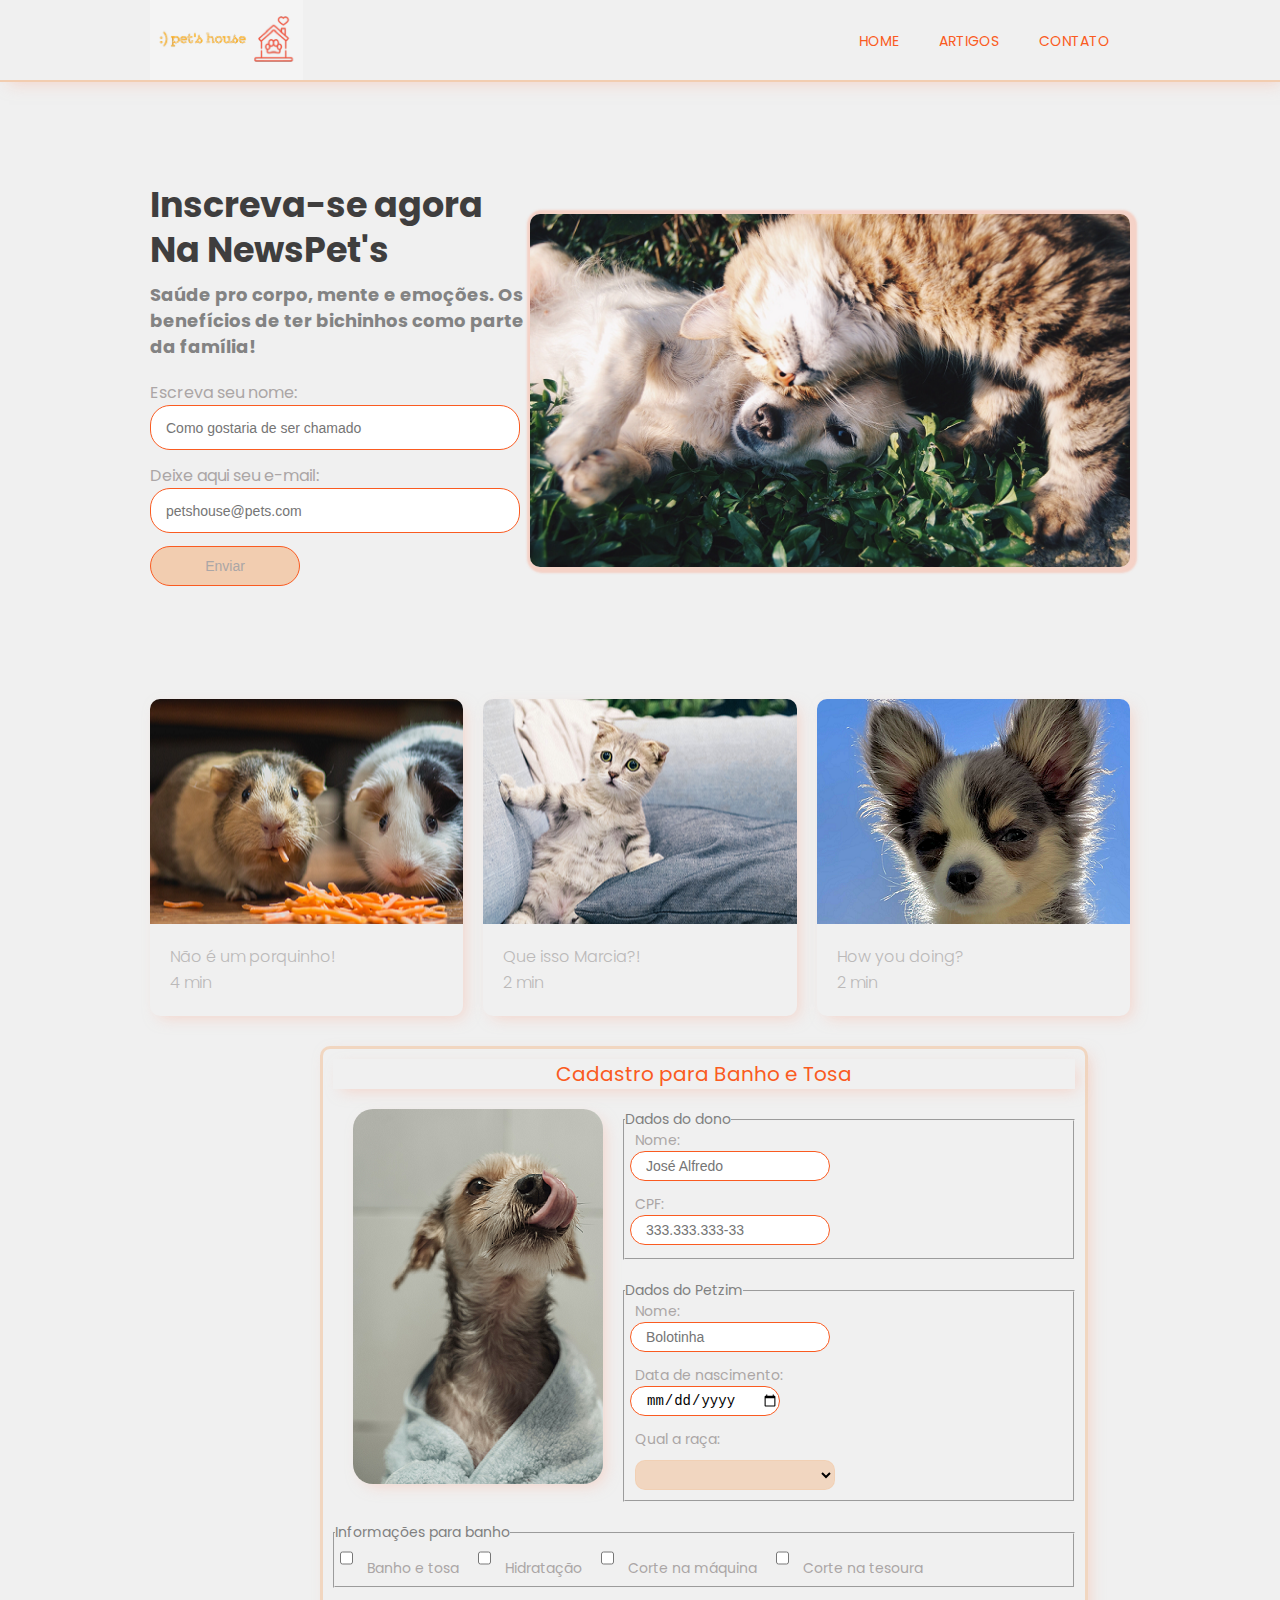
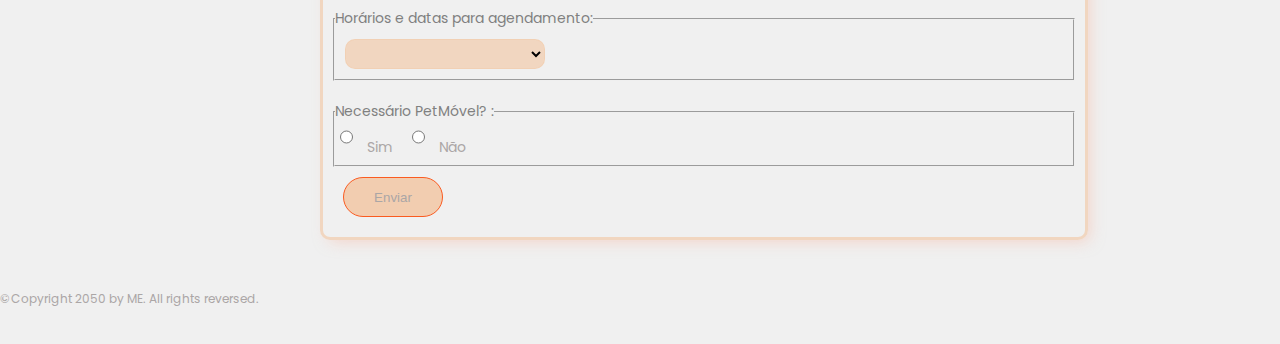
==== commit c2ef34f2: "Changes for quality" ====
--- a/index.html
+++ b/index.html
@@ -53,10 +53,10 @@
                     Saúde pro corpo, mente e emoções. Os benefícios de ter bichinhos como parte da família!
                 </h3>
                 <form>
-                    <label id="label" for="name">Escreva seu nome:</label>
+                    <label for="name">Escreva seu nome:</label>
                     <input type="text" name="name" id="name" placeholder="Como gostaria de ser chamado" size="28" />
-                    <label id="label2" for="email">Deixe aqui seu e-mail:</label>
-                    <input type="email" placeholder="petshouse@pets.com" />
+                    <label for="email">Deixe aqui seu e-mail:</label>
+                    <input type="email" id="email" placeholder="petshouse@pets.com" />
                     <input type="submit" value="Enviar" />
                 </form>
             </div>
@@ -196,6 +196,10 @@
                 <button type="submit">Enviar</button>
             </div>
     </section>
+    <footer id="footer">
+        <p id="contact">©Copyright 2050 by ME. All rights reversed.</p>
+        <br><img src="">
+    </footer>
 </body>
 
 </html>--- a/style.css
+++ b/style.css
@@ -117,12 +117,8 @@
     transform: translateY(-2px); 
 }
 
-#label{
+label{
     color: rgb(171, 166, 166);  
-}
-
-#label2{
-    color: rgb(171, 166, 166);
 }
 
 main .container-main img{
@@ -293,4 +289,9 @@
     cursor: pointer;
     background-color: rgba(242, 205, 176,0.75);
     transform: translateY(-2px);
+}
+
+footer{
+    font-size: 12px;
+    color: rgb(171, 166, 166);
 }--- a/responsive.css
+++ b/responsive.css
@@ -1,21 +1,21 @@
-@media (max-width: 1000px){
-    main .container-main div{
+@media (max-width: 1000px) {
+    main .container-main div {
         margin: auto;
     }
 
-    main .container-main img{
+    main .container-main img {
         display: none;
     }
 
-    h2{
+    h2 {
         margin-left: 50px;
     }
 
-    div h3{
+    div h3 {
         margin-left: 50px;
     }
 
-    form{
+    form {
         display: flex;
         align-items: center;
         width: 100%;
@@ -23,82 +23,77 @@
         text-align: center;
         flex-direction: column;
     }
-    input{
+
+    input {
         margin: 12px;
     }
 
-    .desafio{ 
+    .desafio {
         display: flex;
         margin-left: 80px;
         width: 70%;
         height: 30%;
         flex-direction: column;
     }
-   
-@media (max-width: 1000px){
-    .container{
-        padding: 0px 20px;
-    }
-}
 
-@media(max-width:630px){
-    .menu-button-container {
-        display: flex
+    @media (max-width: 1000px) {
+        .container {
+            padding: 0px 20px;
+        }
     }
 
-    .menu {
-        position: absolute;
-        margin-top: 30px;
-        flex-direction: column;
-        width: 100vw;
-        justify-content: center;
-        align-items: center;
-        left: 100%;
-        transform: translateX(100vw);
-        transition: 0.5s ease transform;
+    @media(max-width:630px) {
+        .menu-button-container {
+            display: flex
+        }
+
+        .menu {
+            position: absolute;
+            margin-top: 30px;
+            flex-direction: column;
+            width: 100vw;
+            justify-content: center;
+            align-items: center;
+            left: 100%;
+            transform: translateX(100vw);
+            transition: 0.5s ease transform;
+        }
     }
-    
-/*menu índice*/
-    .menu>li{
+
+    /*menu índice*/
+    .menu>li {
         display: flex;
         justify-content: center;
         margin: 0px;
         padding: 0px;
         width: 100%;
         color: #f0f0f0;
-        background-color:  rgb(242, 205, 176);
+        background-color: rgb(242, 205, 176);
         border-radius: 5px;
     }
-   
-   .menu>li:not(:last-child){
-     border-bottom: 1px solid #f0f0f0;
-   }
 
-   .mennu li a {
+    .menu>li:not(:last-child) {
+        border-bottom: 1px solid #f0f0f0;
+    }
+
+    .mennu li a {
         flex: 1;
         text-align: center;
-   }
- 
-    main .container-menu img{
+    }
+
+    main .container-menu img {
         display: none;
     }
-    
-    label{
+
+    label {
         cursor: pointer;
         position: relative;
-        display: block;
+        display: contents;
         height: 22px;
         width: 30px;
     }
-
-    #label{
-        display: contents;
-    }
-    #label2{
-        display: contents;
-    }
-
-    label span{
+    
+    label span {
         position: absolute;
         display: block;
         height: 5px;
@@ -108,30 +103,33 @@
         transition: 0.25s ease-in-out;
     }
 
-    label span:nth-child(1){
-        top:0;
+    label span:nth-child(1) {
+        top: 0;
     }
 
-    label span:nth-child(2){
+    label span:nth-child(2) {
         top: 8px;
     }
 
-    label span:nth-child(3){
+    label span:nth-child(3) {
         top: 16px;
     }
 
-    #checkbox-menu:checked + label span:nth-child(1){
+    #checkbox-menu:checked+label span:nth-child(1) {
         transform: rotate(-45deg);
         top: 8px;
     }
-    #checkbox-menu:checked + label span:nth-child(2){
+
+    #checkbox-menu:checked+label span:nth-child(2) {
         opacity: 0;
     }
-    #checkbox-menu:checked + label span:nth-child(3){
+
+    #checkbox-menu:checked+label span:nth-child(3) {
         transform: rotate(45deg);
         top: 8px;
     }
-    nav.menu{
+
+    nav.menu {
         width: 100%;
     }
 
